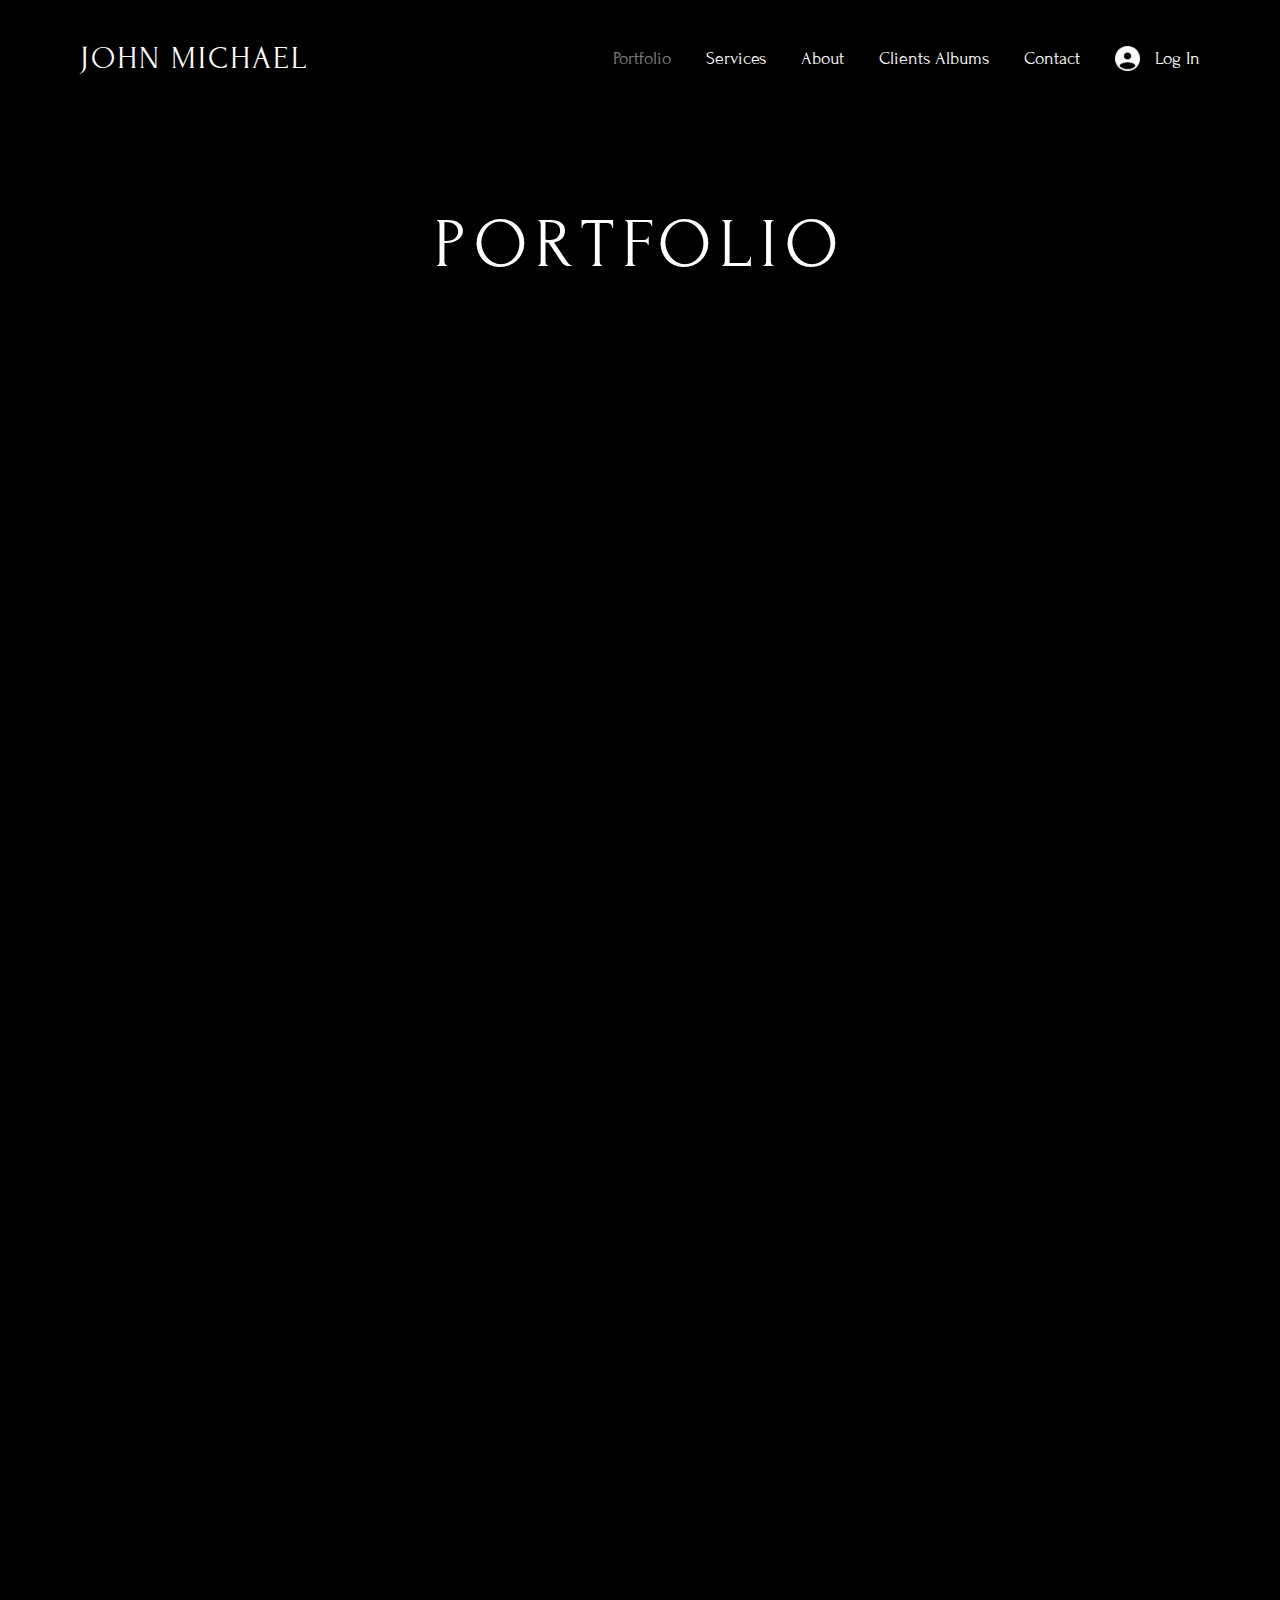
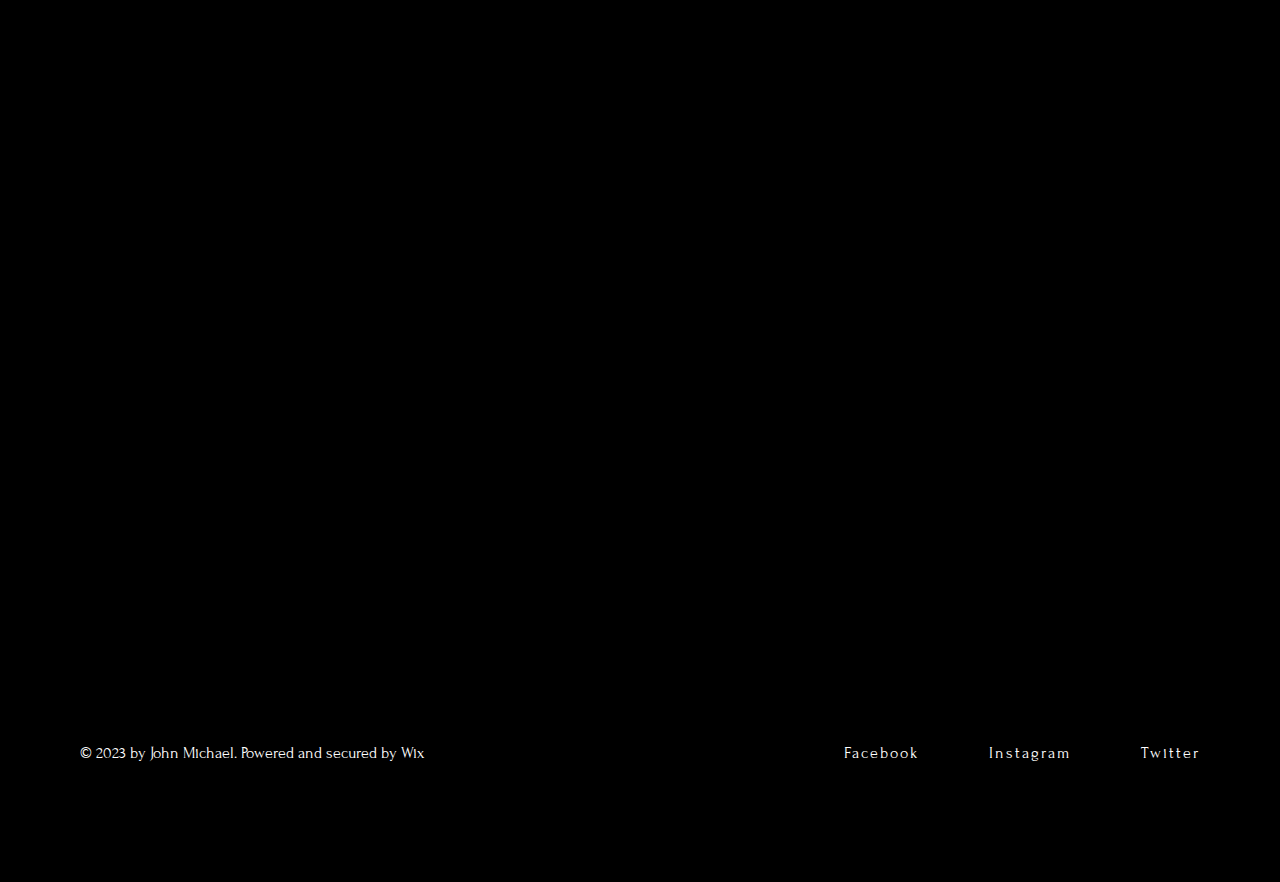
==== portfolio.html @ 30ddcf91 "Added photographer website resources" ====
<!DOCTYPE html>
<html lang="en">
  <head>
    <meta charset="UTF-8" />
    <meta http-equiv="X-UA-Compatible" content="IE=edge" />
    <meta name="viewport" content="width=device-width, initial-scale=1.0" />
    <link rel="stylesheet" href="style.css" />
    <link rel="stylesheet" href="stylePortfolio.css" />
    <title>Document</title>
  </head>
  <body>
    <section class="main">
      <div class="nav">
        <div class="logo">
          <h1 onclick="document.location='index.html'">JOHN MICHAEL</h1>
        </div>
        <ul>
          <div class="dropdown">
            <button class="dropbtn" style="color: rgb(128, 128, 128)">
              Portfolio
            </button>
            <div class="dropdown-content">
              <a href="">Portraits</a>
              <a href="">Family</a>
              <a href="">Maternity</a>
              <a href="">Commercial</a>
            </div>
          </div>
          <li><a href="services.html">Services</a></li>
          <li>About</li>
          <li>Clients Albums</li>
          <li>Contact</li>
          <li style="display: flex; align-items: center">
            <img height="25" width="25" src="images/Group 5.png" alt="" /><span
              style="margin-left: 15px"
              >Log In</span
            >
          </li>
        </ul>
      </div>
      <div class="gallery">
        <div class="heading"><span>PORTFOLIO</span></div>
        <div class="image-container">
          <span class="text">Portraits</span>
          <div class="image img1"></div>
        </div>
        <div class="image-container">
          <span class="text">Maternity</span>
          <div class="image img2"></div>
        </div>
        <div class="image-container">
          <span class="text">Family</span>
          <div class="image img3"></div>
        </div>
        <div class="image-container">
          <span class="text">Commercial</span>
          <div class="image img4"></div>
        </div>
      </div>
      <div class="footer">
        <span
          >© 2023 by John Michael. Powered and secured by
          <a href="">Wix</a></span
        >
        <ul>
          <li>Facebook</li>
          <li>Instagram</li>
          <li>Twitter</li>
        </ul>
      </div>
    </section>
  </body>
</html>
---- style.css ----
@import url('https://fonts.googleapis.com/css2?family=Forum&display=swap');
*{
    margin: 0;
    padding: 0;
    font-family: 'Forum', cursive;
}
a{
    color: white;
    text-decoration: none;
}
li{
    cursor: pointer;
    list-style: none;
}
.main{
    background-color: black;
    color: white;
    position: relative;
}
h1{
    cursor: pointer;
    font-weight: lighter;
    letter-spacing: 2px;
}
.nav{
    padding: 40px 80px;
    display: flex;
    justify-content: space-between;
}
.nav ul{
    display: flex;
    align-items: center;
}
.nav ul li{
    font-size: 18px;
    margin-left: 35px;
    transition: color .3s ease;
}
.nav ul li:hover{
    color: rgb(128, 128, 128);
}
button:hover{
    color: rgb(128, 128, 128);
}
.footer{
    padding: 60px 80px 120px 80px;
    display: flex;
    justify-content: space-between;
}
.footer ul{
    display: flex;
}
.footer ul li{
    margin-left: 70px;
    letter-spacing: 2px;
}
.dropdown{
    float: left;
    overflow: hidden;
}
.dropdown .dropbtn{
    font-size: 18px;
    border: none;
    outline: none;
    color: white;
    background-color: black;
    margin: 0;
    transition: color .3s ease;
}
.dropdown:hover{
    color: rgb(128, 128, 128);
}
.dropdown-content{
    padding: 15px 5px 5px 5px;
    display: none;
    position: absolute;
    background-color: black;
    min-width: 240px;
    z-index: 100;
}
.dropdown-content a {
    padding: 8px 0;
    float: none;
    color: white;
    text-decoration: none;
    display: block;
    text-align: left;
}
.dropdown-content a:hover{
    color: rgb(128, 128, 128);
}
.dropdown:hover .dropdown-content{
    display: block;
}
.dropbtn:hover{
    color: rgb(128, 128, 128);
}
---- stylePortfolio.css ----
.img1{
    background: url("/johnmichael/images/portraits.jpg");
}
.img2{
    background: url("/johnmichael/images/maternity.jpg");
}
.img3{
    background: url("/johnmichael/images/family.jpg");
}
.img4{
    background: url("/johnmichael/images/commercial.jpg");
}
.image{
    width: 100%;
    height: 100%;
    background-size: cover;
    background-repeat: no-repeat;
    background-position: center center;
    transition: all .8s ease;
}
.image:hover{
    transform: scale(1.05);
    filter: opacity(0.2);
}
.image-container{
    position: relative;
    width: 90%;
    height: 800px;
    overflow: hidden;
    margin: 0 auto;
    margin-top: 100px;
}
.heading{
    text-align: center;
}
.gallery{
    position: relative;
}
.text{
    user-select: none;
    pointer-events: none;
    cursor: pointer;
    opacity: 0;
    z-index: 5;
    position: absolute;
    top: 50%;
    left: 48%;
    font-size: 45px;
    transition: opacity .3s ease;
}
.image-container:hover .text{
    opacity: 1;
}
.heading span{
    font-size: 70px;
    letter-spacing: 8px;
}
.heading{
    padding-top: 90px;
}
.dropbtn{
    color: rgb(128, 128, 128);
    cursor: pointer;
}
.nav > ul > li > a:hover {
    color: rgb(128, 128, 128);
}
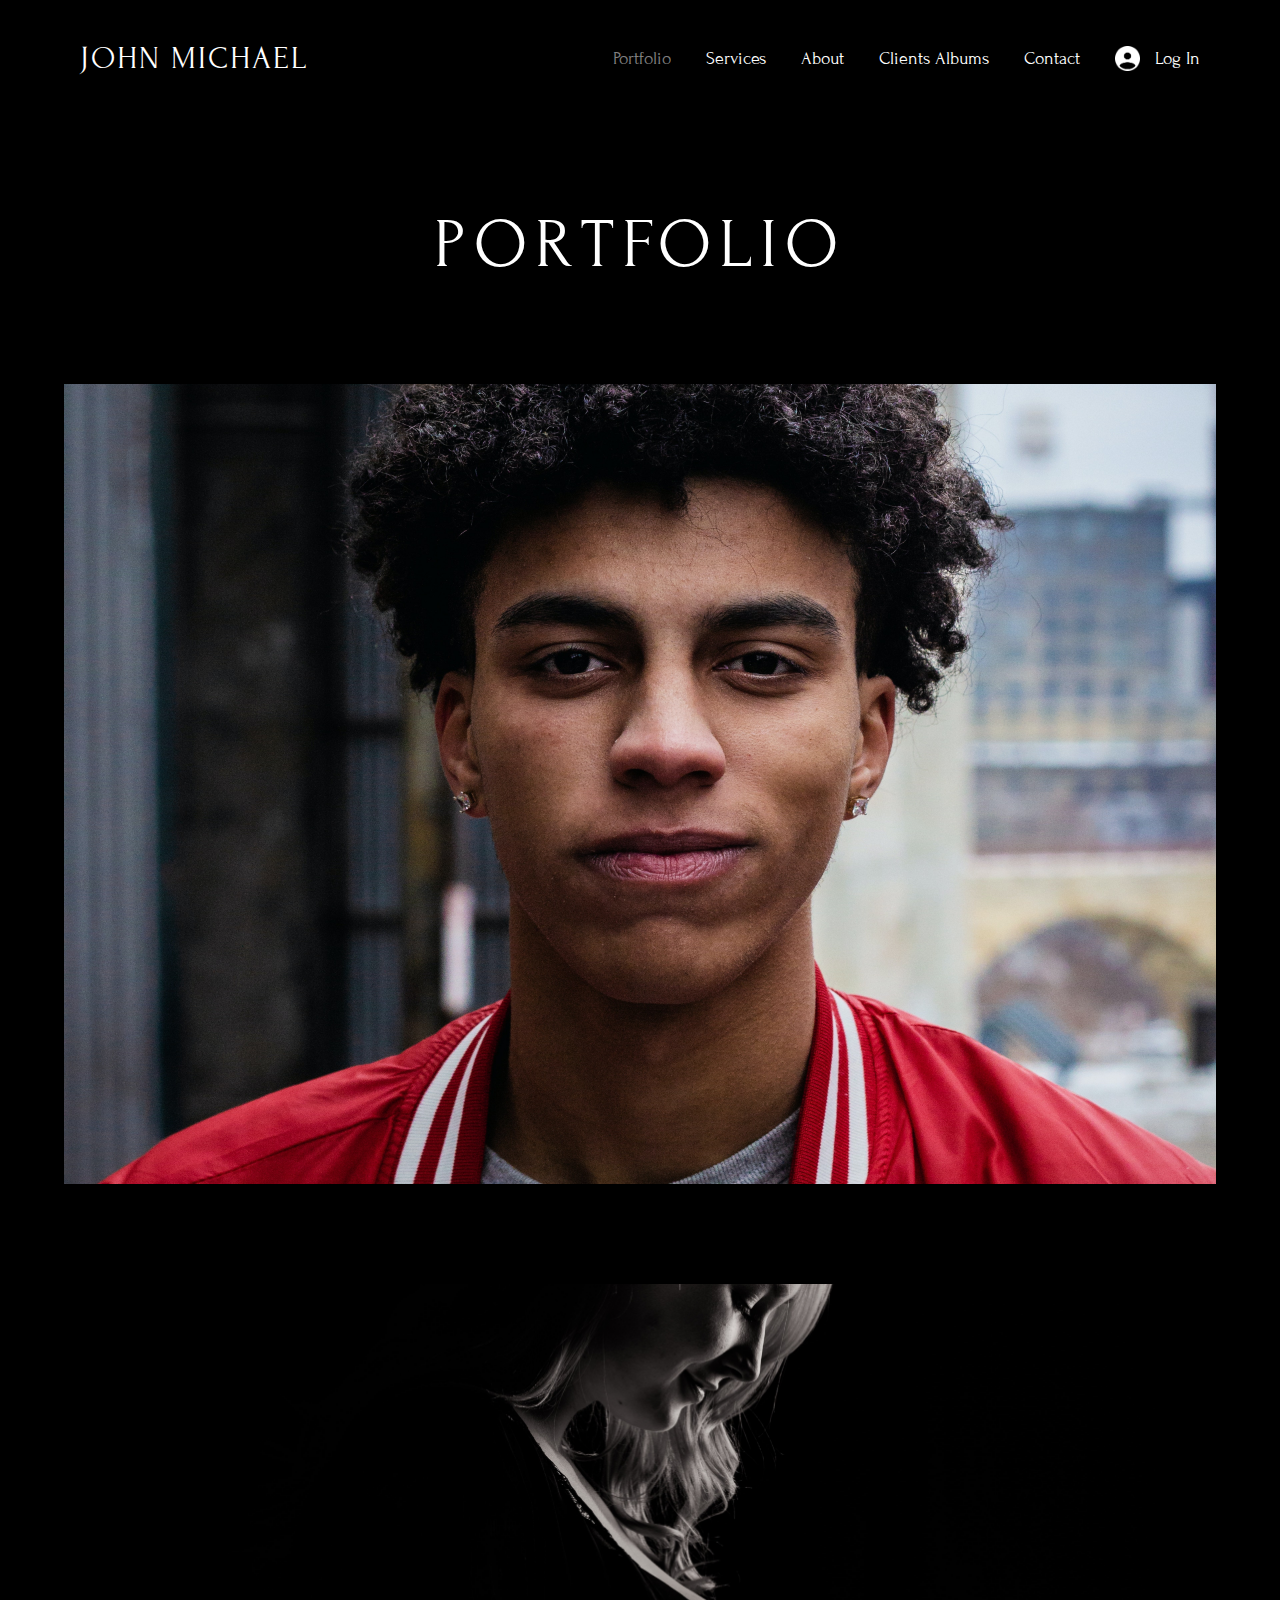
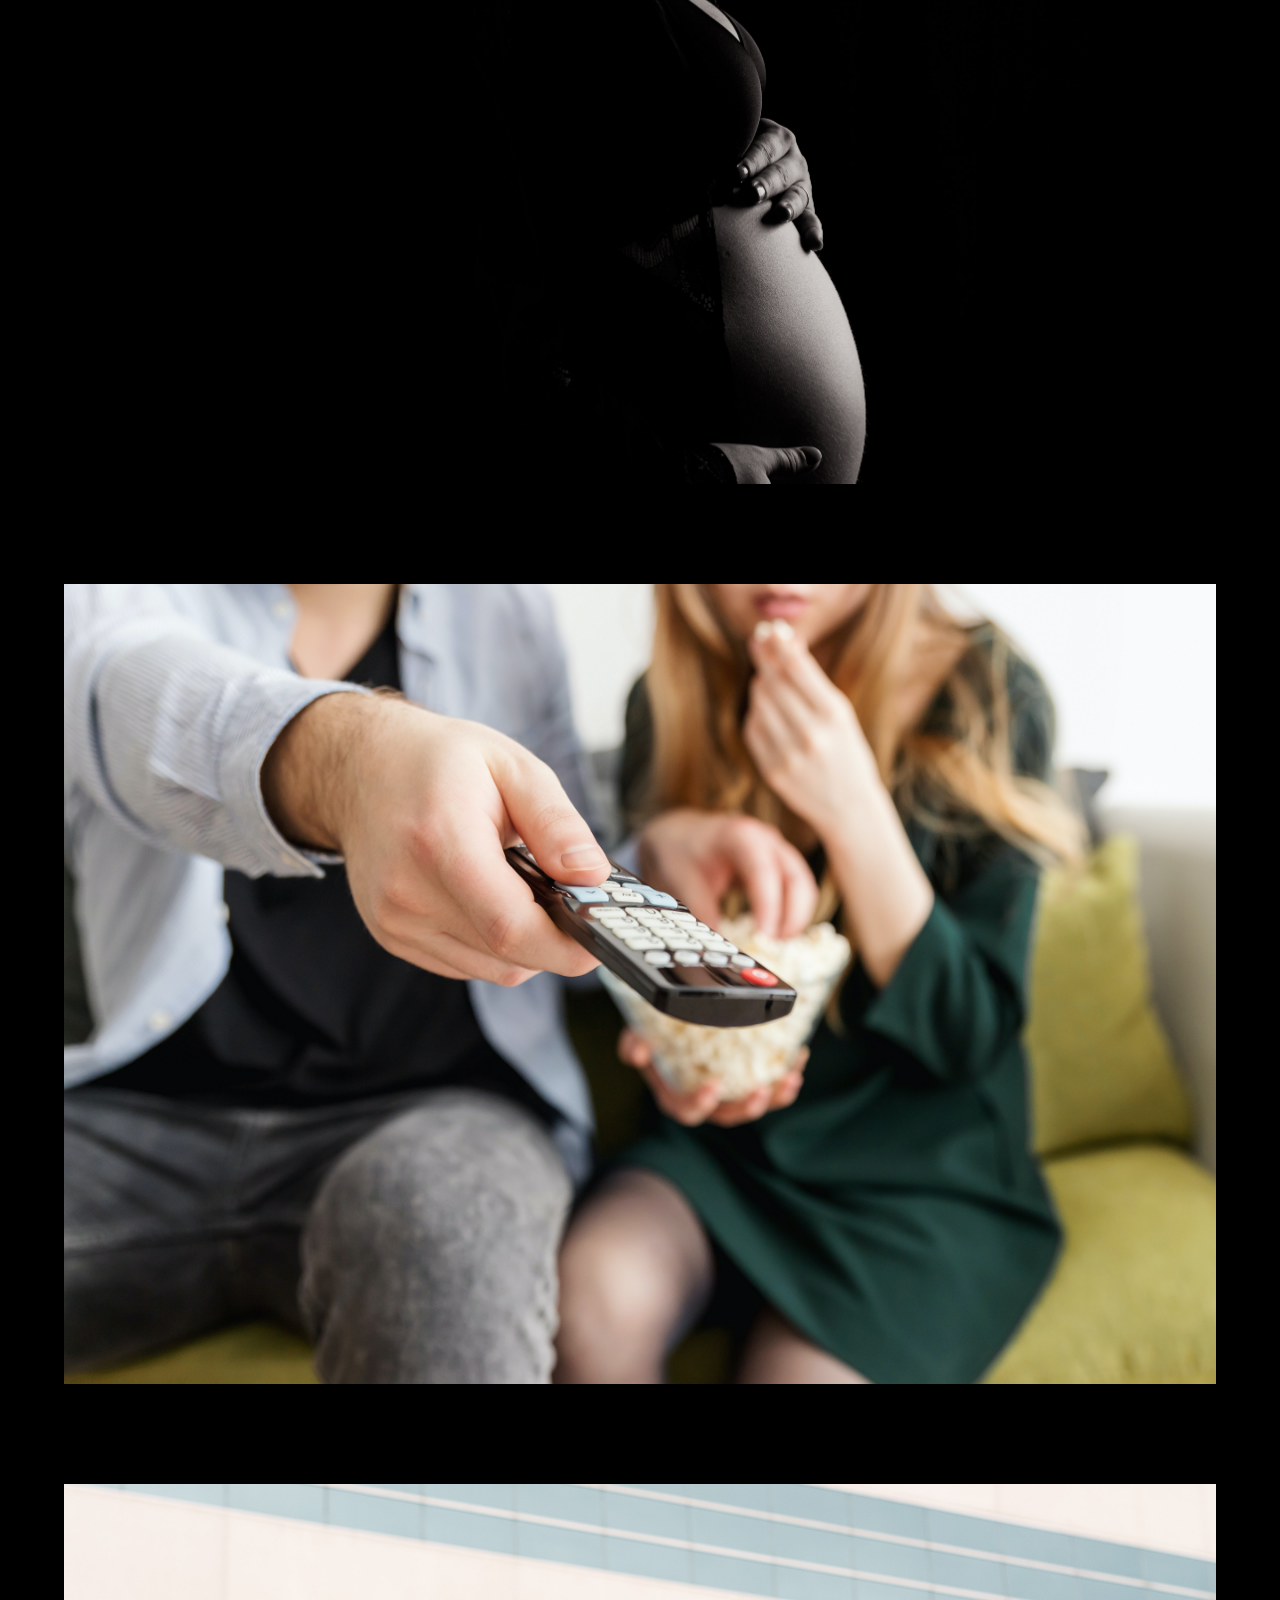
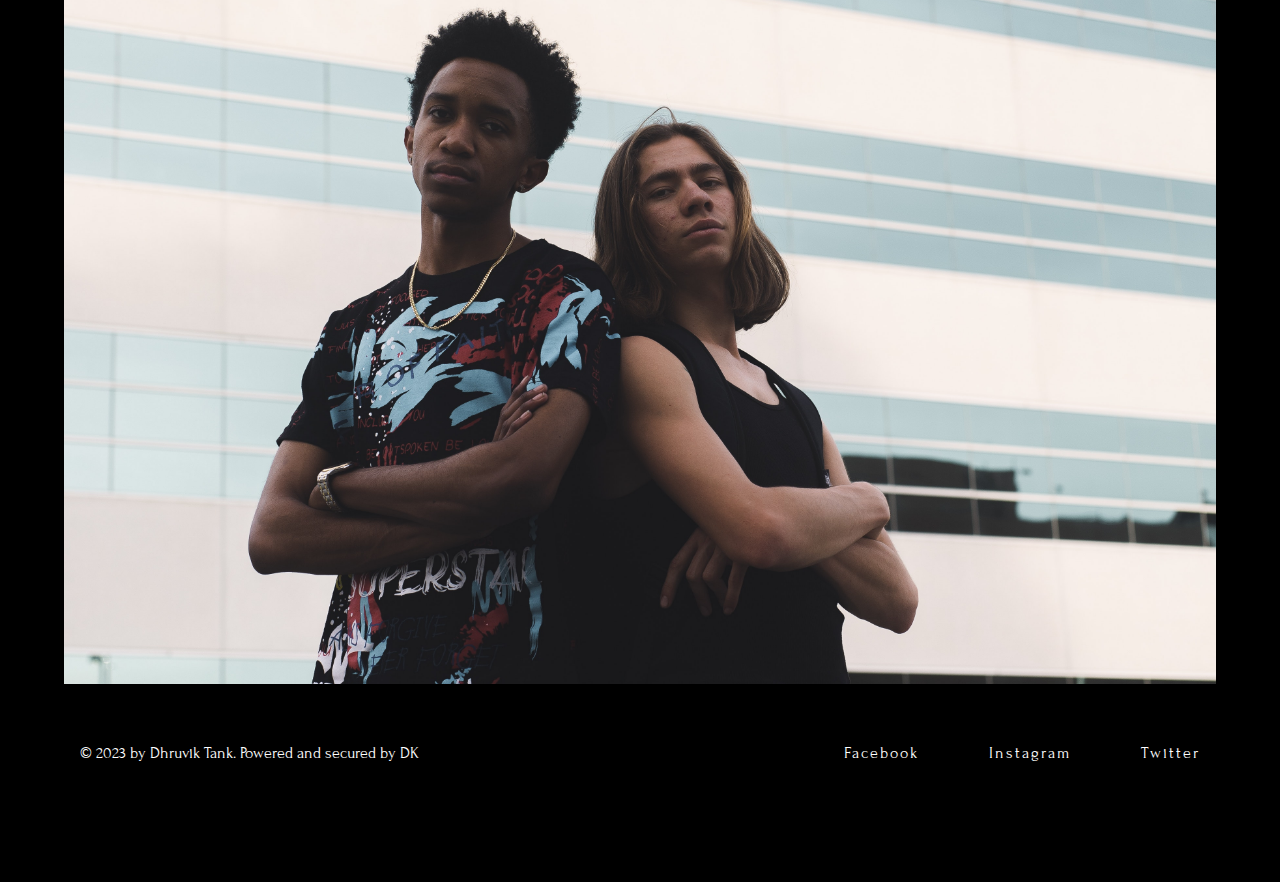
==== commit 04e7a8fd: "Certification Update" ====
--- a/portfolio.html
+++ b/portfolio.html
@@ -59,8 +59,8 @@
       </div>
       <div class="footer">
         <span
-          >© 2023 by John Michael. Powered and secured by
-          <a href="">Wix</a></span
+          >© 2023 by Dhruvik Tank. Powered and secured by
+          <a href="">DK</a></span
         >
         <ul>
           <li>Facebook</li>
--- a/stylePortfolio.css
+++ b/stylePortfolio.css
@@ -1,15 +1,15 @@
 
 .img1{
-    background: url("/johnmichael/images/portraits.jpg");
+    background: url("images/portraits.jpg");
 }
 .img2{
-    background: url("/johnmichael/images/maternity.jpg");
+    background: url("images/maternity.jpg");
 }
 .img3{
-    background: url("/johnmichael/images/family.jpg");
+    background: url("images/family.jpg");
 }
 .img4{
-    background: url("/johnmichael/images/commercial.jpg");
+    background: url("images/commercial.jpg");
 }
 .image{
     width: 100%;
@@ -45,7 +45,8 @@
     z-index: 5;
     position: absolute;
     top: 50%;
-    left: 48%;
+    left: 50%;
+    transform: translate(-50%, -50%);
     font-size: 45px;
     transition: opacity .3s ease;
 }
@@ -65,4 +66,4 @@
 }
 .nav > ul > li > a:hover {
     color: rgb(128, 128, 128);
-}+}
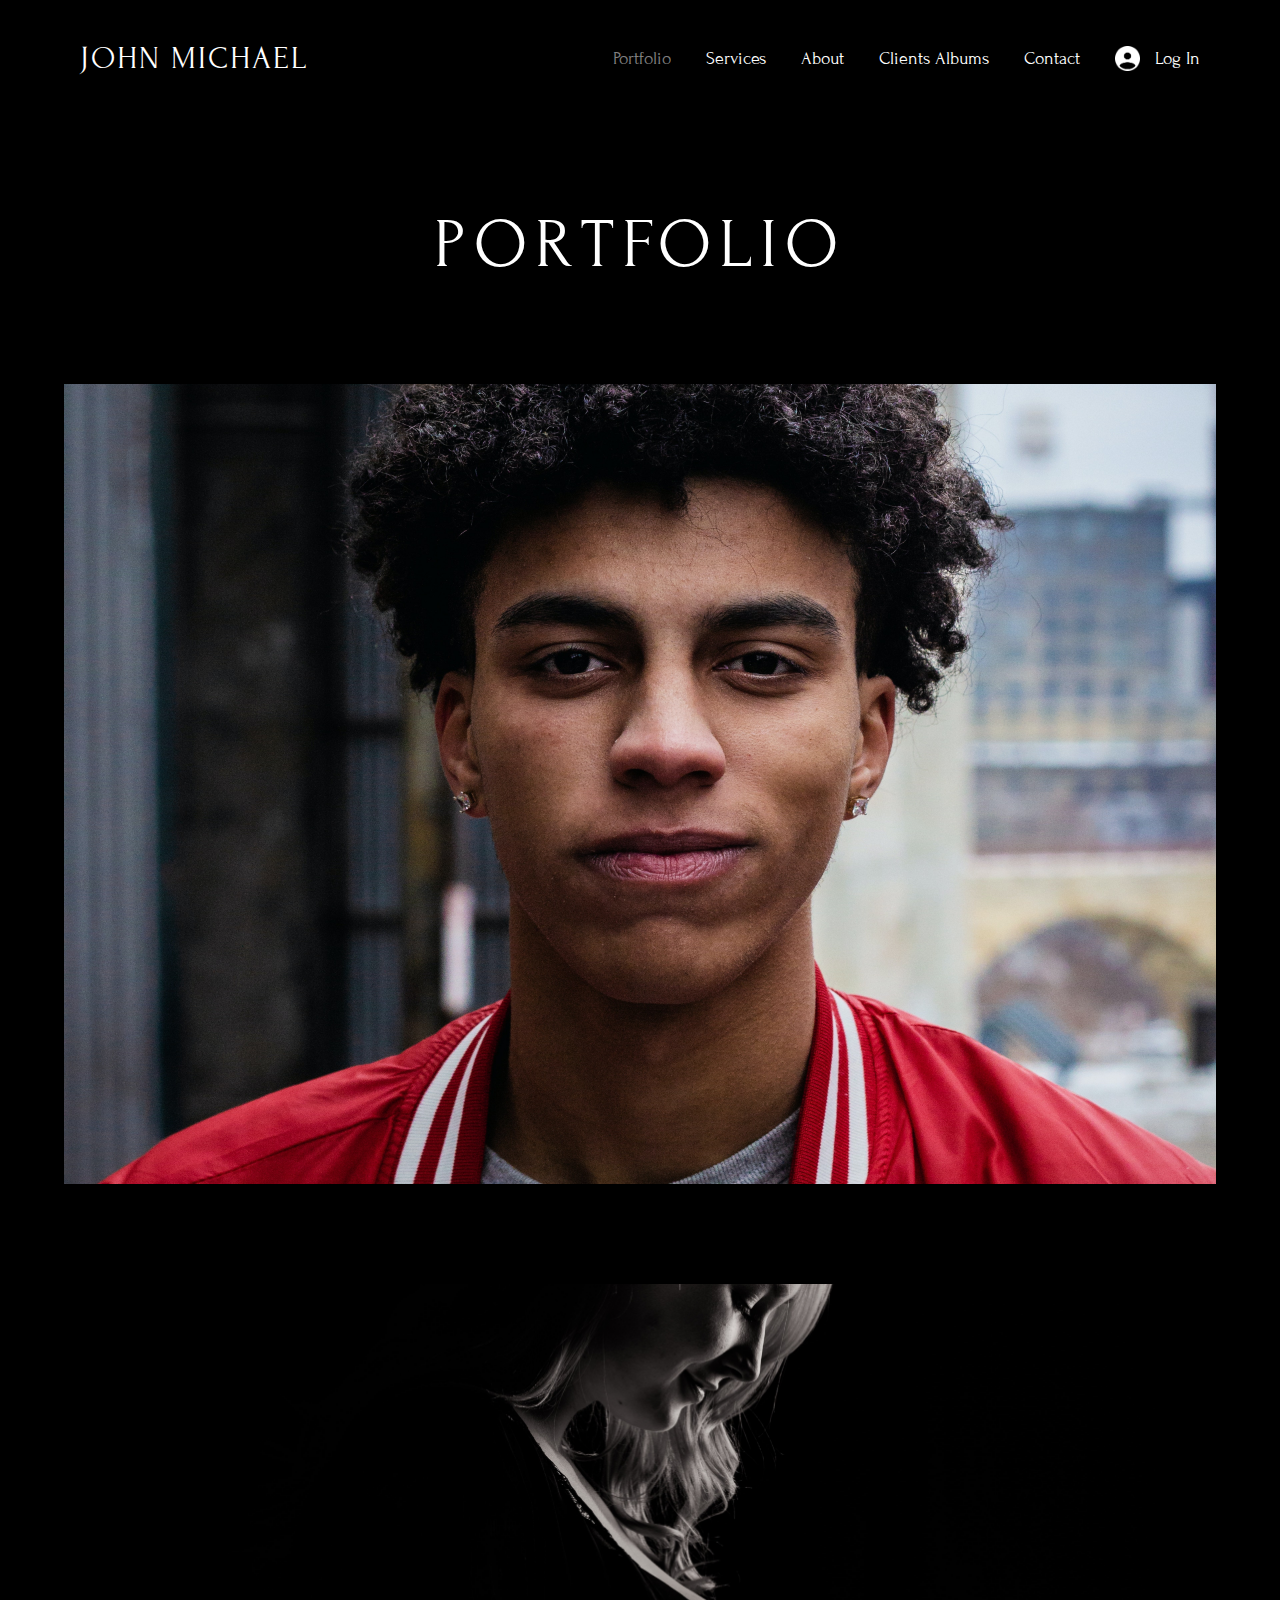
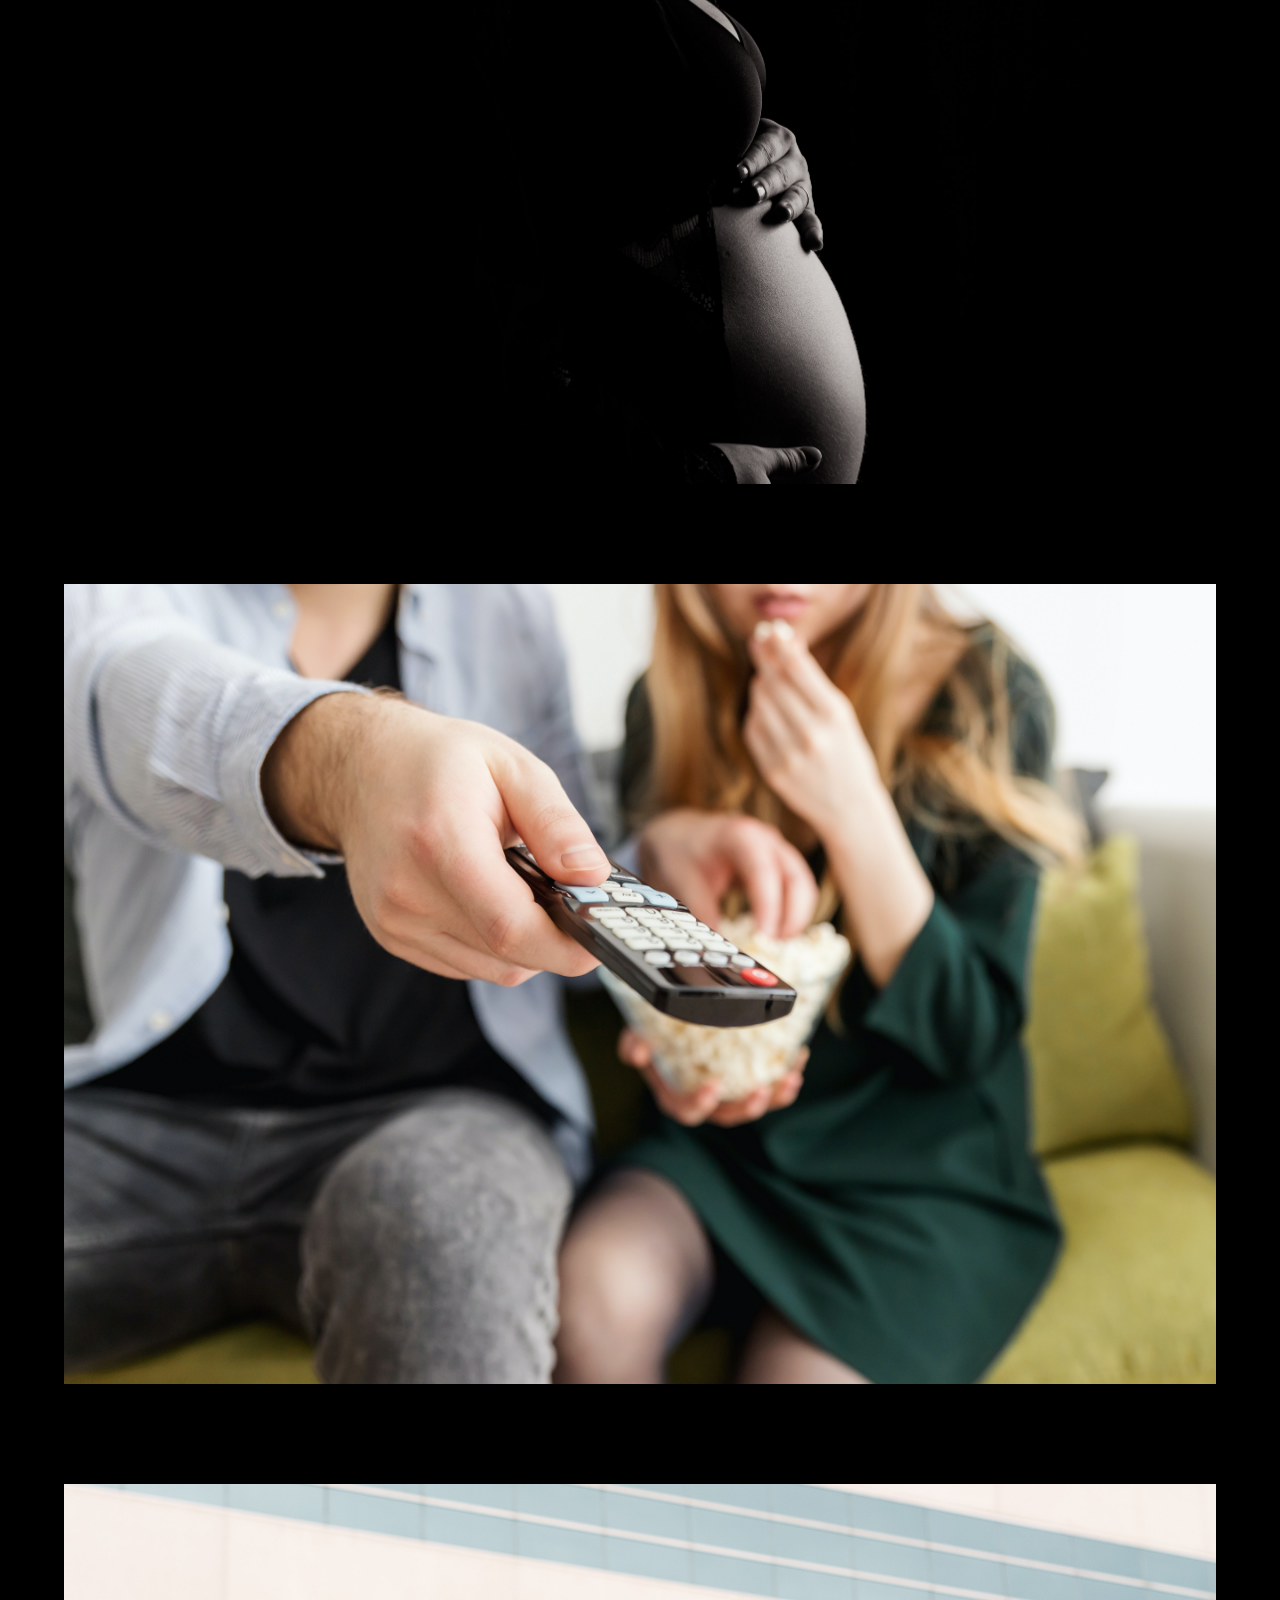
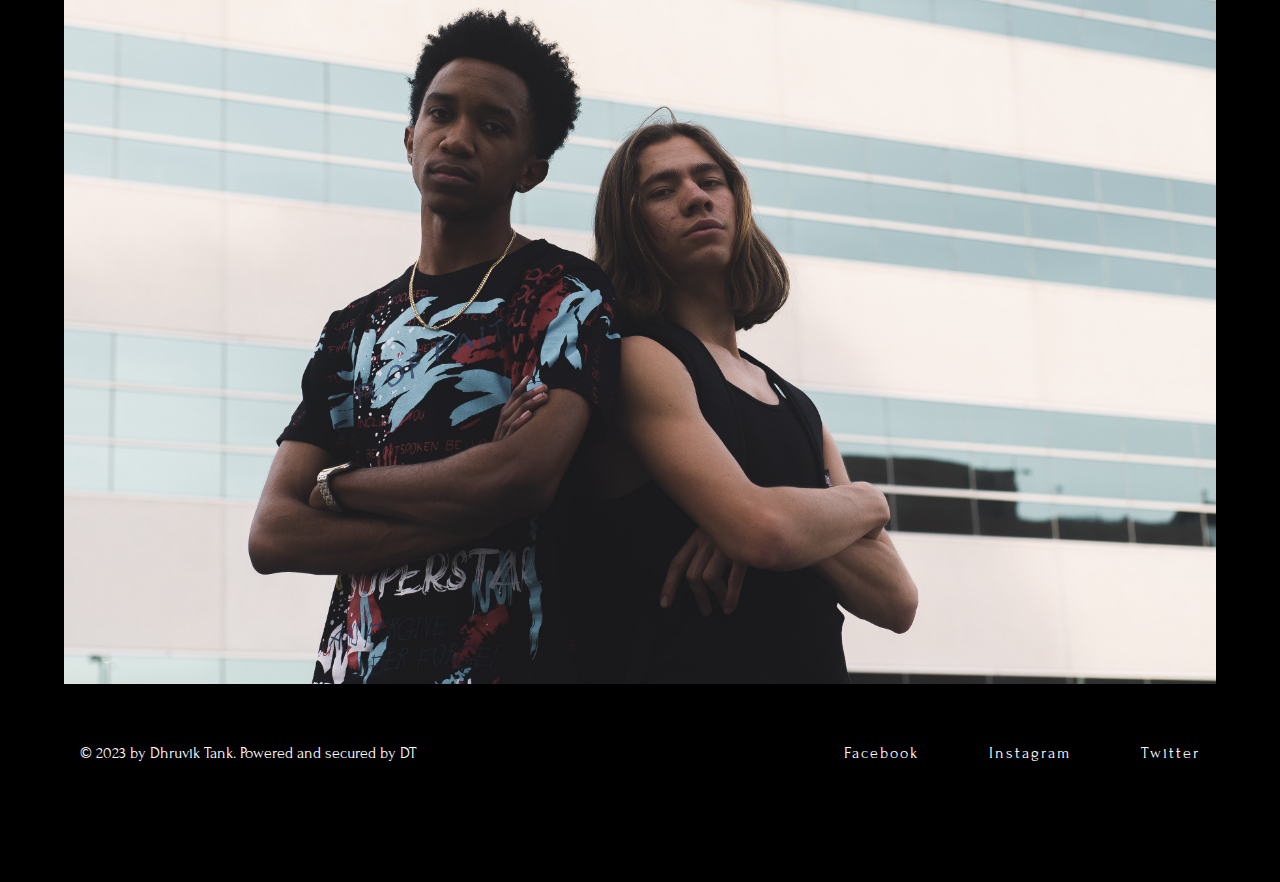
==== commit 6ffde529: "Header Update" ====
--- a/portfolio.html
+++ b/portfolio.html
@@ -60,7 +60,7 @@
       <div class="footer">
         <span
           >© 2023 by Dhruvik Tank. Powered and secured by
-          <a href="">DK</a></span
+          <a href="">DT</a></span
         >
         <ul>
           <li>Facebook</li>
